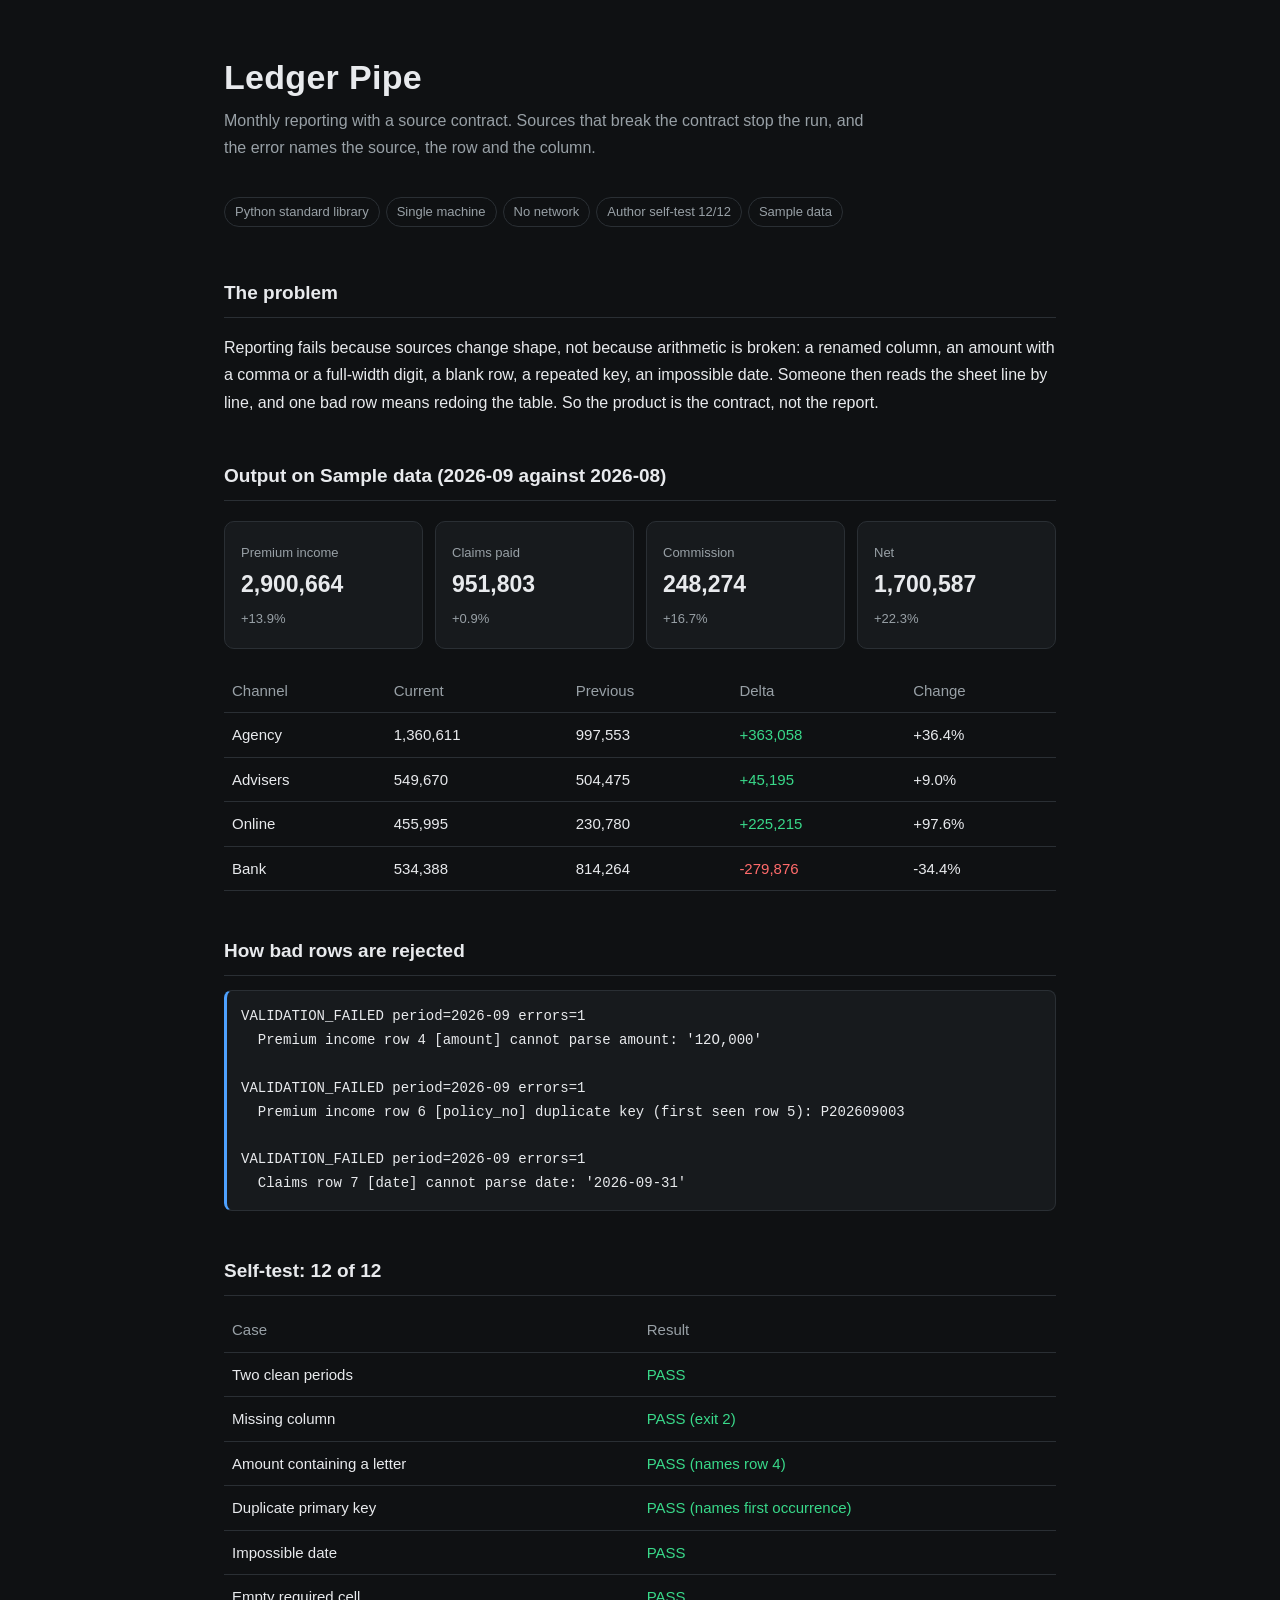
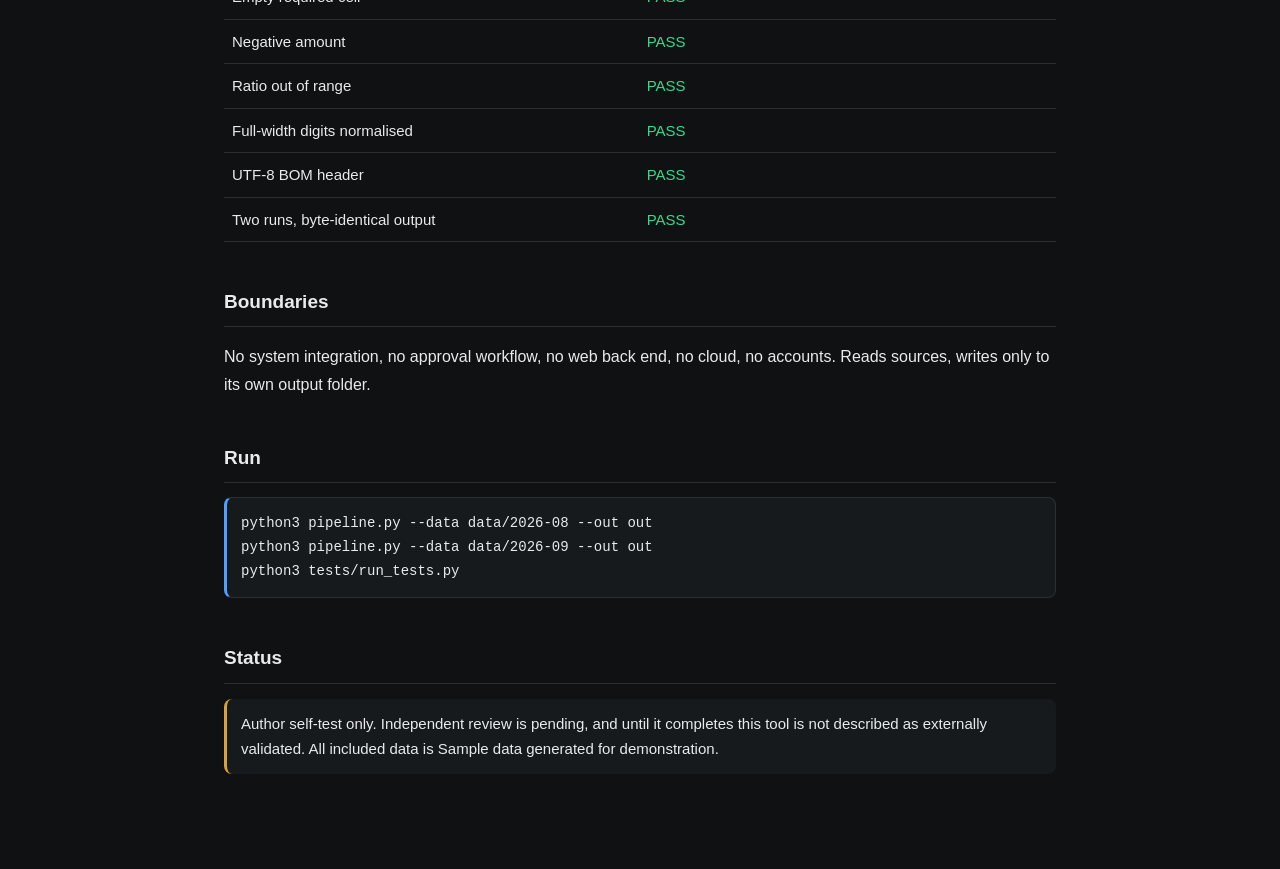
==== ledger-pipe/index.html @ 1961a3d0 "ledger-pipe: monthly reporting behind a source contract (v0.3, 37/37 self-test) Bad sources stop the" ====
<!DOCTYPE html>
<html lang="en"><head><meta charset="utf-8"><meta name="viewport" content="width=device-width,initial-scale=1">
<title>Ledger Pipe — monthly reporting with a source contract</title>
<style>
:root{--bg:#0f1113;--card:#171a1d;--line:#2a2f34;--fg:#e8eaed;--mut:#98a0a6;--acc:#4ea1ff;--ok:#39d98a;--bad:#ff6b6b}
*{box-sizing:border-box}body{margin:0;background:var(--bg);color:var(--fg);font:16px/1.7 -apple-system,"Inter",sans-serif}
.wrap{max-width:880px;margin:0 auto;padding:56px 24px 80px}
h1{font-size:34px;line-height:1.25;margin:0 0 8px;letter-spacing:.3px}
.sub{color:var(--mut);margin:0 0 36px;max-width:640px}
h2{font-size:19px;margin:44px 0 12px;padding-bottom:8px;border-bottom:1px solid var(--line)}
.kpi{display:grid;grid-template-columns:repeat(auto-fit,minmax(150px,1fr));gap:12px;margin:20px 0}
.k{background:var(--card);border:1px solid var(--line);border-radius:10px;padding:16px}
.k b{display:block;font-size:23px;font-variant-numeric:tabular-nums}
.k span{color:var(--mut);font-size:13px}
table{width:100%;border-collapse:collapse;font-variant-numeric:tabular-nums;font-size:15px}
th,td{text-align:left;padding:9px 8px;border-bottom:1px solid var(--line)}
th{color:var(--mut);font-weight:500}
code,pre{font-family:ui-monospace,Menlo,monospace;font-size:14px}
pre{background:var(--card);border:1px solid var(--line);border-left:3px solid var(--acc);padding:14px;border-radius:8px;overflow-x:auto}
.up{color:var(--ok)}.down{color:var(--bad)}
.tag{display:inline-block;border:1px solid var(--line);color:var(--mut);border-radius:999px;padding:3px 10px;font-size:13px;margin:0 6px 6px 0}
.warn{border-left:3px solid #d9a339;background:var(--card);padding:12px 14px;border-radius:8px;color:var(--fg);font-size:15px}
</style></head><body><div class="wrap">
<h1>Ledger Pipe</h1>
<p class="sub">Monthly reporting with a source contract. Sources that break the contract stop the run, and the error names the source, the row and the column.</p>
<span class="tag">Python standard library</span><span class="tag">Single machine</span><span class="tag">No network</span><span class="tag">Author self-test 12/12</span><span class="tag">Sample data</span>

<h2>The problem</h2>
<p>Reporting fails because sources change shape, not because arithmetic is broken: a renamed column, an amount with a comma or a full-width digit, a blank row, a repeated key, an impossible date. Someone then reads the sheet line by line, and one bad row means redoing the table. So the product is the contract, not the report.</p>

<h2>Output on Sample data (2026-09 against 2026-08)</h2>
<div class="kpi">
<div class="k"><span>Premium income</span><b>2,900,664</b><span class="up">+13.9%</span></div>
<div class="k"><span>Claims paid</span><b>951,803</b><span class="up">+0.9%</span></div>
<div class="k"><span>Commission</span><b>248,274</b><span class="up">+16.7%</span></div>
<div class="k"><span>Net</span><b>1,700,587</b><span class="up">+22.3%</span></div>
</div>
<table><thead><tr><th>Channel</th><th>Current</th><th>Previous</th><th>Delta</th><th>Change</th></tr></thead><tbody>
<tr><td>Agency</td><td>1,360,611</td><td>997,553</td><td class="up">+363,058</td><td>+36.4%</td></tr>
<tr><td>Advisers</td><td>549,670</td><td>504,475</td><td class="up">+45,195</td><td>+9.0%</td></tr>
<tr><td>Online</td><td>455,995</td><td>230,780</td><td class="up">+225,215</td><td>+97.6%</td></tr>
<tr><td>Bank</td><td>534,388</td><td>814,264</td><td class="down">-279,876</td><td>-34.4%</td></tr>
</tbody></table>

<h2>How bad rows are rejected</h2>
<pre>VALIDATION_FAILED period=2026-09 errors=1
  Premium income row 4 [amount] cannot parse amount: '12O,000'

VALIDATION_FAILED period=2026-09 errors=1
  Premium income row 6 [policy_no] duplicate key (first seen row 5): P202609003

VALIDATION_FAILED period=2026-09 errors=1
  Claims row 7 [date] cannot parse date: '2026-09-31'</pre>

<h2>Self-test: 12 of 12</h2>
<table><thead><tr><th>Case</th><th>Result</th></tr></thead><tbody>
<tr><td>Two clean periods</td><td class="up">PASS</td></tr>
<tr><td>Missing column</td><td class="up">PASS (exit 2)</td></tr>
<tr><td>Amount containing a letter</td><td class="up">PASS (names row 4)</td></tr>
<tr><td>Duplicate primary key</td><td class="up">PASS (names first occurrence)</td></tr>
<tr><td>Impossible date</td><td class="up">PASS</td></tr>
<tr><td>Empty required cell</td><td class="up">PASS</td></tr>
<tr><td>Negative amount</td><td class="up">PASS</td></tr>
<tr><td>Ratio out of range</td><td class="up">PASS</td></tr>
<tr><td>Full-width digits normalised</td><td class="up">PASS</td></tr>
<tr><td>UTF-8 BOM header</td><td class="up">PASS</td></tr>
<tr><td>Two runs, byte-identical output</td><td class="up">PASS</td></tr>
</tbody></table>

<h2>Boundaries</h2>
<p>No system integration, no approval workflow, no web back end, no cloud, no accounts. Reads sources, writes only to its own output folder.</p>

<h2>Run</h2>
<pre>python3 pipeline.py --data data/2026-08 --out out
python3 pipeline.py --data data/2026-09 --out out
python3 tests/run_tests.py</pre>

<h2>Status</h2>
<p class="warn">Author self-test only. Independent review is pending, and until it completes this tool is not described as externally validated. All included data is Sample data generated for demonstration.</p>
</div></body></html>
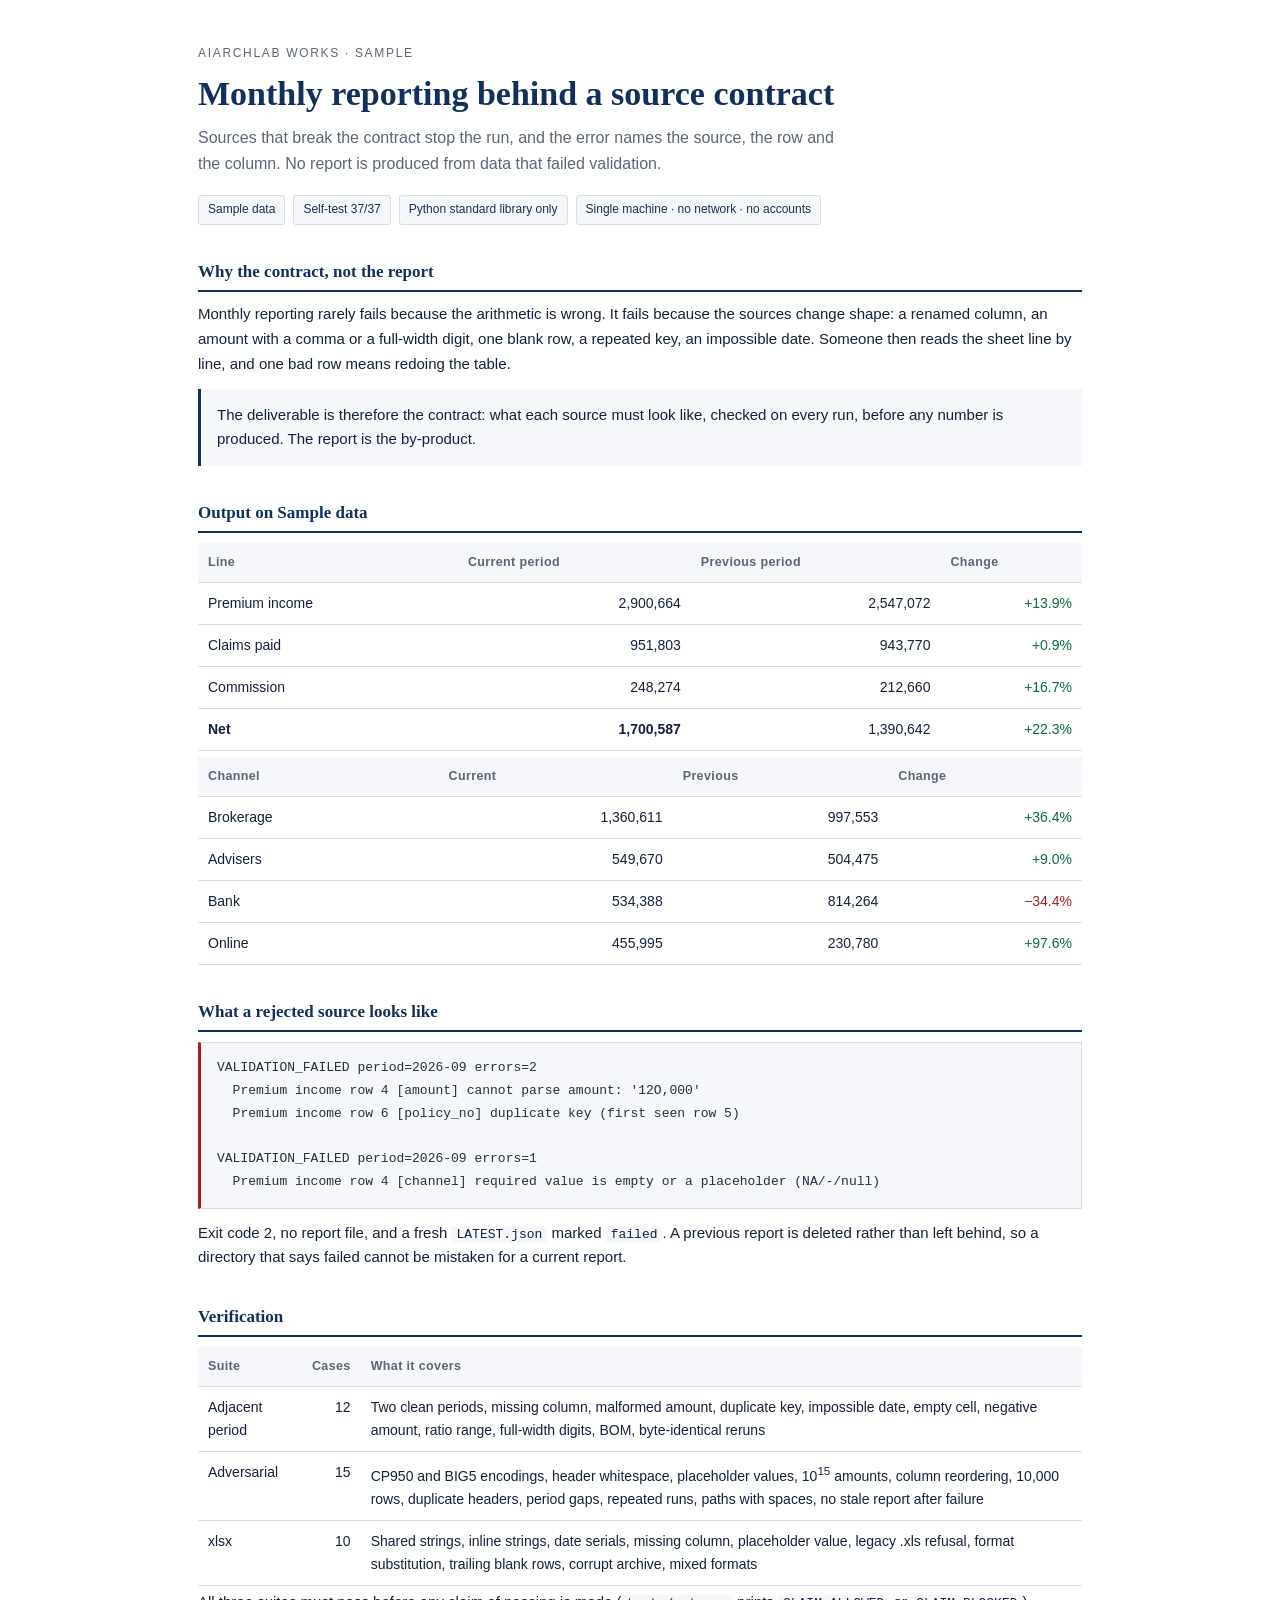
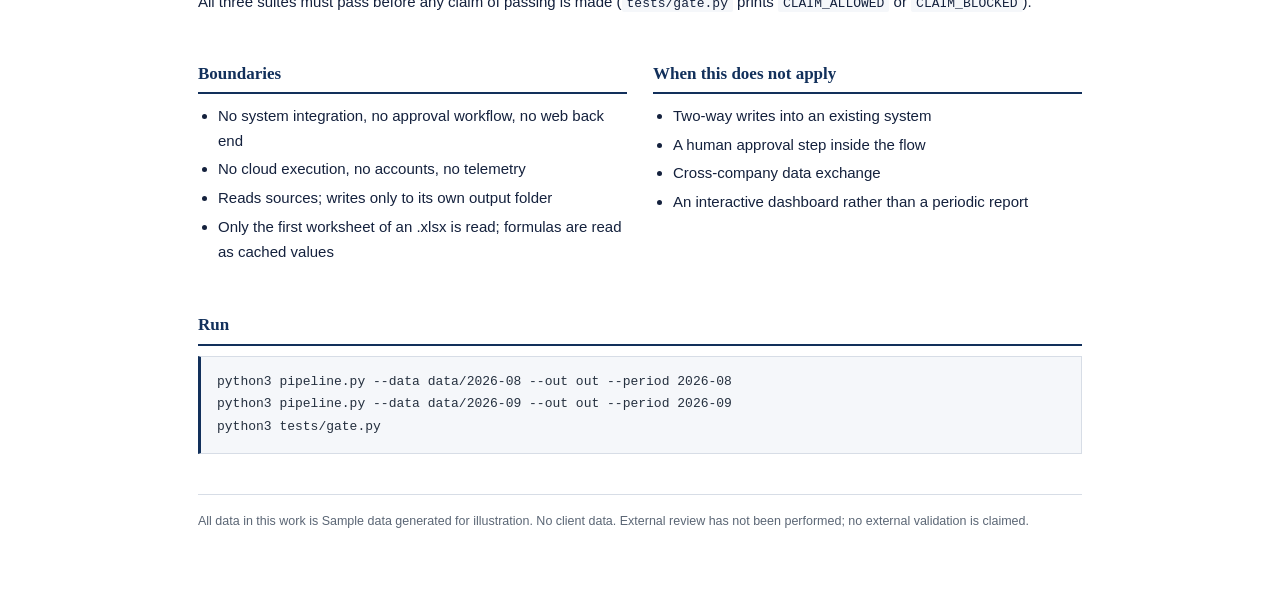
==== commit 426d3bcd: "ledger-pipe: light institutional page instead of the dark template" ====
--- a/ledger-pipe/index.html
+++ b/ledger-pipe/index.html
@@ -1,80 +1,108 @@
 <!DOCTYPE html>
 <html lang="en"><head><meta charset="utf-8"><meta name="viewport" content="width=device-width,initial-scale=1">
-<title>Ledger Pipe — monthly reporting with a source contract</title>
+<title>ledger-pipe — monthly reporting behind a source contract</title>
 <style>
-:root{--bg:#0f1113;--card:#171a1d;--line:#2a2f34;--fg:#e8eaed;--mut:#98a0a6;--acc:#4ea1ff;--ok:#39d98a;--bad:#ff6b6b}
-*{box-sizing:border-box}body{margin:0;background:var(--bg);color:var(--fg);font:16px/1.7 -apple-system,"Inter",sans-serif}
-.wrap{max-width:880px;margin:0 auto;padding:56px 24px 80px}
-h1{font-size:34px;line-height:1.25;margin:0 0 8px;letter-spacing:.3px}
-.sub{color:var(--mut);margin:0 0 36px;max-width:640px}
-h2{font-size:19px;margin:44px 0 12px;padding-bottom:8px;border-bottom:1px solid var(--line)}
-.kpi{display:grid;grid-template-columns:repeat(auto-fit,minmax(150px,1fr));gap:12px;margin:20px 0}
-.k{background:var(--card);border:1px solid var(--line);border-radius:10px;padding:16px}
-.k b{display:block;font-size:23px;font-variant-numeric:tabular-nums}
-.k span{color:var(--mut);font-size:13px}
-table{width:100%;border-collapse:collapse;font-variant-numeric:tabular-nums;font-size:15px}
-th,td{text-align:left;padding:9px 8px;border-bottom:1px solid var(--line)}
-th{color:var(--mut);font-weight:500}
-code,pre{font-family:ui-monospace,Menlo,monospace;font-size:14px}
-pre{background:var(--card);border:1px solid var(--line);border-left:3px solid var(--acc);padding:14px;border-radius:8px;overflow-x:auto}
-.up{color:var(--ok)}.down{color:var(--bad)}
-.tag{display:inline-block;border:1px solid var(--line);color:var(--mut);border-radius:999px;padding:3px 10px;font-size:13px;margin:0 6px 6px 0}
-.warn{border-left:3px solid #d9a339;background:var(--card);padding:12px 14px;border-radius:8px;color:var(--fg);font-size:15px}
+:root{--ink:#14213d;--navy:#12305b;--line:#d7dde6;--panel:#f5f7fa;--muted:#5b6675;--good:#0b6b3a;--bad:#a32020;--accent:#12305b}
+*{box-sizing:border-box}
+html{-webkit-text-size-adjust:100%}
+body{margin:0;background:#fff;color:var(--ink);font:15px/1.65 -apple-system,"Segoe UI",Roboto,"Noto Sans TC",sans-serif}
+.wrap{max-width:940px;margin:0 auto;padding:44px 28px 72px}
+.kicker{font-size:12px;letter-spacing:.14em;text-transform:uppercase;color:var(--muted);margin:0 0 10px}
+h1{font:600 34px/1.2 Georgia,"Times New Roman",serif;color:var(--navy);margin:0 0 10px}
+.sub{font-size:16px;color:var(--muted);margin:0 0 18px;max-width:640px}
+.meta{display:flex;flex-wrap:wrap;gap:8px;margin:0 0 30px}
+.chip{font-size:12px;color:var(--navy);background:var(--panel);border:1px solid var(--line);border-radius:3px;padding:4px 9px}
+h2{font:600 17px/1.3 Georgia,serif;color:var(--navy);margin:36px 0 10px;padding-bottom:7px;border-bottom:2px solid var(--navy)}
+p{margin:0 0 12px}
+.lead{border-left:3px solid var(--navy);background:var(--panel);padding:14px 16px;font-size:15px}
+table{width:100%;border-collapse:collapse;font-size:14px;margin:6px 0 4px}
+th,td{text-align:left;padding:9px 10px;border-bottom:1px solid var(--line);vertical-align:top}
+th{background:var(--panel);font-size:12.5px;letter-spacing:.03em;color:var(--muted);font-weight:600;border-bottom:1px solid var(--line)}
+td.n{text-align:right;font-variant-numeric:tabular-nums}
+.pos{color:var(--good)}.neg{color:var(--bad)}
+pre{background:var(--panel);border:1px solid var(--line);border-left:3px solid var(--bad);padding:14px 16px;overflow-x:auto;font:13px/1.75 ui-monospace,Menlo,Consolas,monospace;color:#25303f;margin:8px 0 12px}
+code{font:13px ui-monospace,Menlo,monospace;background:var(--panel);padding:1px 5px;border-radius:2px}
+.two{display:grid;grid-template-columns:1fr 1fr;gap:26px}
+@media(max-width:720px){.two{grid-template-columns:1fr}}
+ul{margin:6px 0 14px;padding-left:20px}li{margin:4px 0}
+.foot{margin-top:40px;padding-top:16px;border-top:1px solid var(--line);font-size:12.5px;color:var(--muted)}
 </style></head><body><div class="wrap">
-<h1>Ledger Pipe</h1>
-<p class="sub">Monthly reporting with a source contract. Sources that break the contract stop the run, and the error names the source, the row and the column.</p>
-<span class="tag">Python standard library</span><span class="tag">Single machine</span><span class="tag">No network</span><span class="tag">Author self-test 12/12</span><span class="tag">Sample data</span>
+<p class="kicker">AIArchLab works &middot; Sample</p>
+<h1>Monthly reporting behind a source contract</h1>
+<p class="sub">Sources that break the contract stop the run, and the error names the source, the row and the column. No report is produced from data that failed validation.</p>
+<div class="meta">
+  <span class="chip">Sample data</span>
+  <span class="chip">Self-test 37/37</span>
+  <span class="chip">Python standard library only</span>
+  <span class="chip">Single machine &middot; no network &middot; no accounts</span>
+</div>
 
-<h2>The problem</h2>
-<p>Reporting fails because sources change shape, not because arithmetic is broken: a renamed column, an amount with a comma or a full-width digit, a blank row, a repeated key, an impossible date. Someone then reads the sheet line by line, and one bad row means redoing the table. So the product is the contract, not the report.</p>
+<h2>Why the contract, not the report</h2>
+<p>Monthly reporting rarely fails because the arithmetic is wrong. It fails because the sources change shape: a renamed column, an amount with a comma or a full-width digit, one blank row, a repeated key, an impossible date. Someone then reads the sheet line by line, and one bad row means redoing the table.</p>
+<p class="lead">The deliverable is therefore the contract: what each source must look like, checked on every run, before any number is produced. The report is the by-product.</p>
 
-<h2>Output on Sample data (2026-09 against 2026-08)</h2>
-<div class="kpi">
-<div class="k"><span>Premium income</span><b>2,900,664</b><span class="up">+13.9%</span></div>
-<div class="k"><span>Claims paid</span><b>951,803</b><span class="up">+0.9%</span></div>
-<div class="k"><span>Commission</span><b>248,274</b><span class="up">+16.7%</span></div>
-<div class="k"><span>Net</span><b>1,700,587</b><span class="up">+22.3%</span></div>
-</div>
-<table><thead><tr><th>Channel</th><th>Current</th><th>Previous</th><th>Delta</th><th>Change</th></tr></thead><tbody>
-<tr><td>Agency</td><td>1,360,611</td><td>997,553</td><td class="up">+363,058</td><td>+36.4%</td></tr>
-<tr><td>Advisers</td><td>549,670</td><td>504,475</td><td class="up">+45,195</td><td>+9.0%</td></tr>
-<tr><td>Online</td><td>455,995</td><td>230,780</td><td class="up">+225,215</td><td>+97.6%</td></tr>
-<tr><td>Bank</td><td>534,388</td><td>814,264</td><td class="down">-279,876</td><td>-34.4%</td></tr>
+<h2>Output on Sample data</h2>
+<table>
+<thead><tr><th>Line</th><th class="n">Current period</th><th class="n">Previous period</th><th class="n">Change</th></tr></thead>
+<tbody>
+<tr><td>Premium income</td><td class="n">2,900,664</td><td class="n">2,547,072</td><td class="n pos">+13.9%</td></tr>
+<tr><td>Claims paid</td><td class="n">951,803</td><td class="n">943,770</td><td class="n pos">+0.9%</td></tr>
+<tr><td>Commission</td><td class="n">248,274</td><td class="n">212,660</td><td class="n pos">+16.7%</td></tr>
+<tr><td><strong>Net</strong></td><td class="n"><strong>1,700,587</strong></td><td class="n">1,390,642</td><td class="n pos">+22.3%</td></tr>
+</tbody></table>
+<table>
+<thead><tr><th>Channel</th><th class="n">Current</th><th class="n">Previous</th><th class="n">Change</th></tr></thead>
+<tbody>
+<tr><td>Brokerage</td><td class="n">1,360,611</td><td class="n">997,553</td><td class="n pos">+36.4%</td></tr>
+<tr><td>Advisers</td><td class="n">549,670</td><td class="n">504,475</td><td class="n pos">+9.0%</td></tr>
+<tr><td>Bank</td><td class="n">534,388</td><td class="n">814,264</td><td class="n neg">&minus;34.4%</td></tr>
+<tr><td>Online</td><td class="n">455,995</td><td class="n">230,780</td><td class="n pos">+97.6%</td></tr>
 </tbody></table>
 
-<h2>How bad rows are rejected</h2>
-<pre>VALIDATION_FAILED period=2026-09 errors=1
+<h2>What a rejected source looks like</h2>
+<pre>VALIDATION_FAILED period=2026-09 errors=2
   Premium income row 4 [amount] cannot parse amount: '12O,000'
+  Premium income row 6 [policy_no] duplicate key (first seen row 5)
 
 VALIDATION_FAILED period=2026-09 errors=1
-  Premium income row 6 [policy_no] duplicate key (first seen row 5): P202609003
+  Premium income row 4 [channel] required value is empty or a placeholder (NA/-/null)</pre>
+<p>Exit code 2, no report file, and a fresh <code>LATEST.json</code> marked <code>failed</code>. A previous report is deleted rather than left behind, so a directory that says failed cannot be mistaken for a current report.</p>
 
-VALIDATION_FAILED period=2026-09 errors=1
-  Claims row 7 [date] cannot parse date: '2026-09-31'</pre>
+<h2>Verification</h2>
+<table>
+<thead><tr><th>Suite</th><th class="n">Cases</th><th>What it covers</th></tr></thead>
+<tbody>
+<tr><td>Adjacent period</td><td class="n">12</td><td>Two clean periods, missing column, malformed amount, duplicate key, impossible date, empty cell, negative amount, ratio range, full-width digits, BOM, byte-identical reruns</td></tr>
+<tr><td>Adversarial</td><td class="n">15</td><td>CP950 and BIG5 encodings, header whitespace, placeholder values, 10<sup>15</sup> amounts, column reordering, 10,000 rows, duplicate headers, period gaps, repeated runs, paths with spaces, no stale report after failure</td></tr>
+<tr><td>xlsx</td><td class="n">10</td><td>Shared strings, inline strings, date serials, missing column, placeholder value, legacy .xls refusal, format substitution, trailing blank rows, corrupt archive, mixed formats</td></tr>
+</tbody></table>
+<p>All three suites must pass before any claim of passing is made (<code>tests/gate.py</code> prints <code>CLAIM_ALLOWED</code> or <code>CLAIM_BLOCKED</code>).</p>
 
-<h2>Self-test: 12 of 12</h2>
-<table><thead><tr><th>Case</th><th>Result</th></tr></thead><tbody>
-<tr><td>Two clean periods</td><td class="up">PASS</td></tr>
-<tr><td>Missing column</td><td class="up">PASS (exit 2)</td></tr>
-<tr><td>Amount containing a letter</td><td class="up">PASS (names row 4)</td></tr>
-<tr><td>Duplicate primary key</td><td class="up">PASS (names first occurrence)</td></tr>
-<tr><td>Impossible date</td><td class="up">PASS</td></tr>
-<tr><td>Empty required cell</td><td class="up">PASS</td></tr>
-<tr><td>Negative amount</td><td class="up">PASS</td></tr>
-<tr><td>Ratio out of range</td><td class="up">PASS</td></tr>
-<tr><td>Full-width digits normalised</td><td class="up">PASS</td></tr>
-<tr><td>UTF-8 BOM header</td><td class="up">PASS</td></tr>
-<tr><td>Two runs, byte-identical output</td><td class="up">PASS</td></tr>
-</tbody></table>
-
+<div class="two">
+<div>
 <h2>Boundaries</h2>
-<p>No system integration, no approval workflow, no web back end, no cloud, no accounts. Reads sources, writes only to its own output folder.</p>
+<ul>
+<li>No system integration, no approval workflow, no web back end</li>
+<li>No cloud execution, no accounts, no telemetry</li>
+<li>Reads sources; writes only to its own output folder</li>
+<li>Only the first worksheet of an .xlsx is read; formulas are read as cached values</li>
+</ul>
+</div>
+<div>
+<h2>When this does not apply</h2>
+<ul>
+<li>Two-way writes into an existing system</li>
+<li>A human approval step inside the flow</li>
+<li>Cross-company data exchange</li>
+<li>An interactive dashboard rather than a periodic report</li>
+</ul>
+</div>
+</div>
 
 <h2>Run</h2>
-<pre>python3 pipeline.py --data data/2026-08 --out out
-python3 pipeline.py --data data/2026-09 --out out
-python3 tests/run_tests.py</pre>
+<pre style="border-left-color:var(--navy)">python3 pipeline.py --data data/2026-08 --out out --period 2026-08
+python3 pipeline.py --data data/2026-09 --out out --period 2026-09
+python3 tests/gate.py</pre>
 
-<h2>Status</h2>
-<p class="warn">Author self-test only. Independent review is pending, and until it completes this tool is not described as externally validated. All included data is Sample data generated for demonstration.</p>
+<p class="foot">All data in this work is Sample data generated for illustration. No client data. External review has not been performed; no external validation is claimed.</p>
 </div></body></html>
